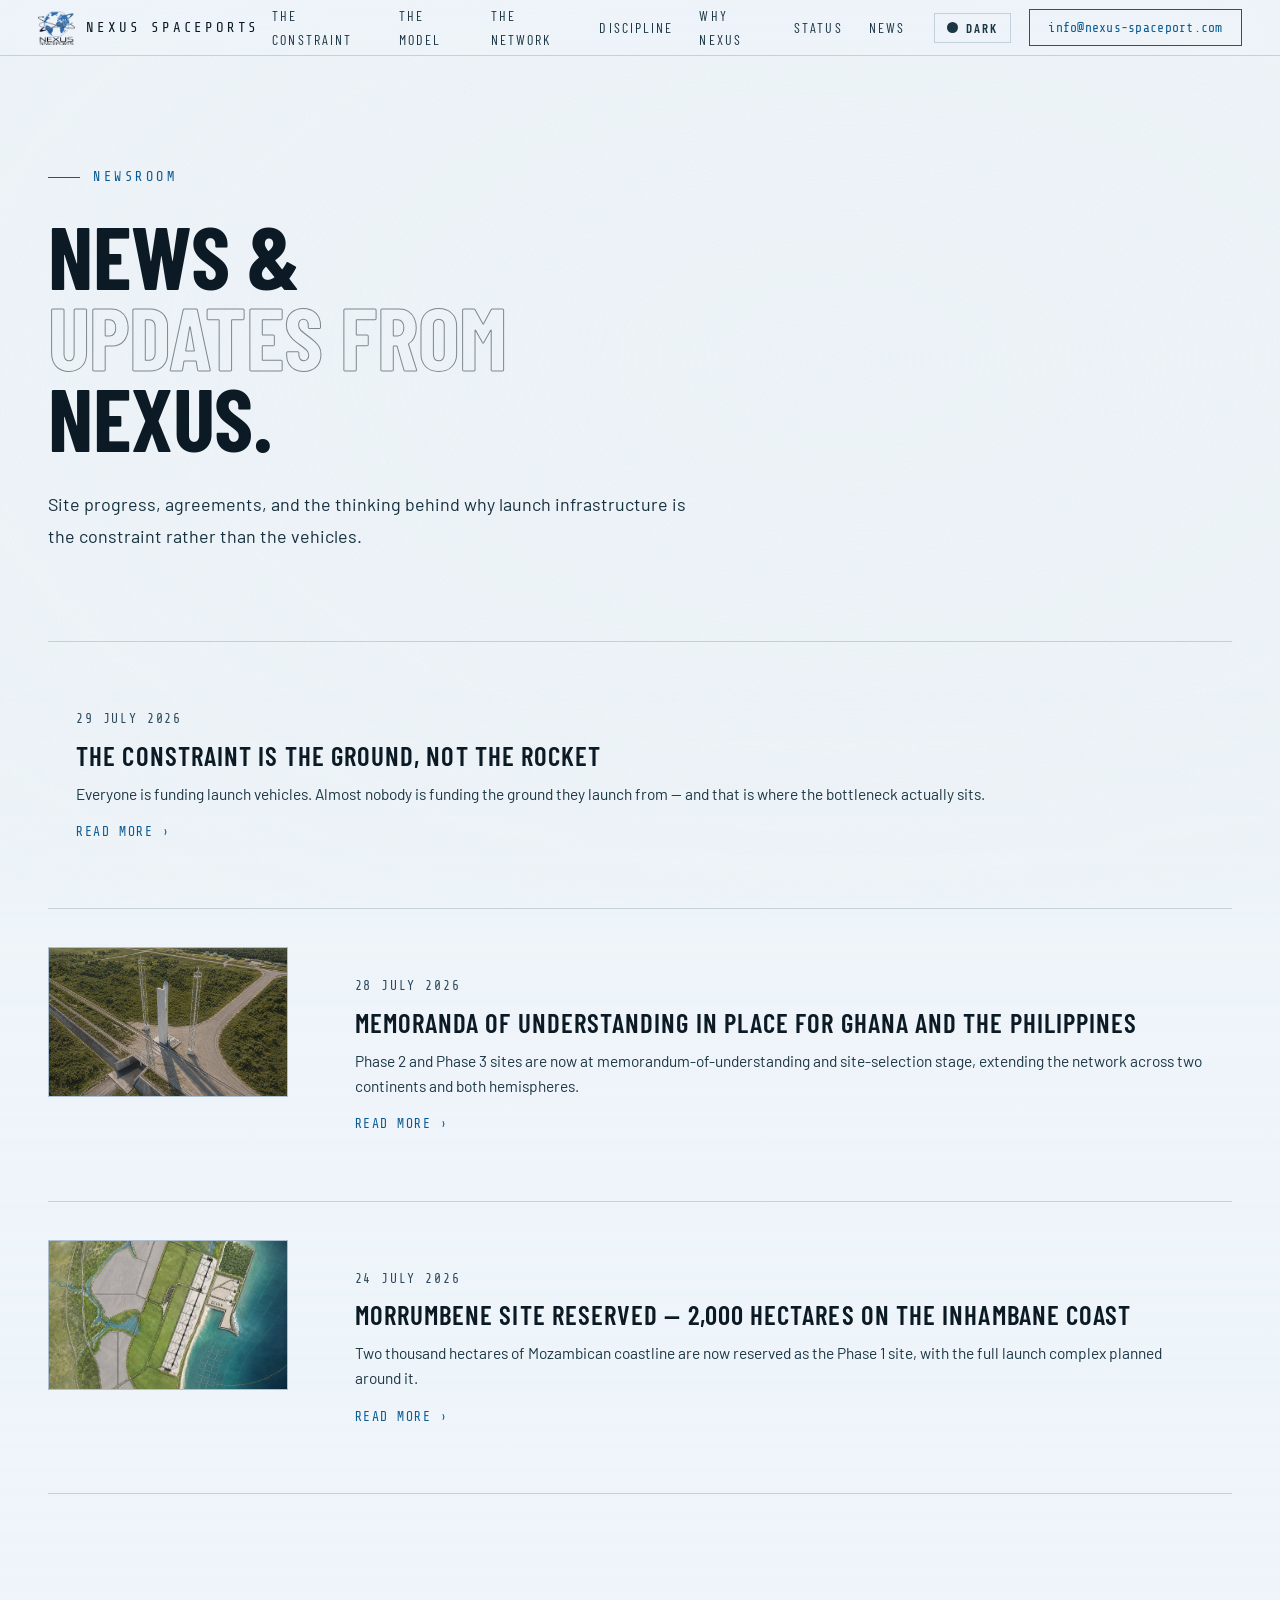
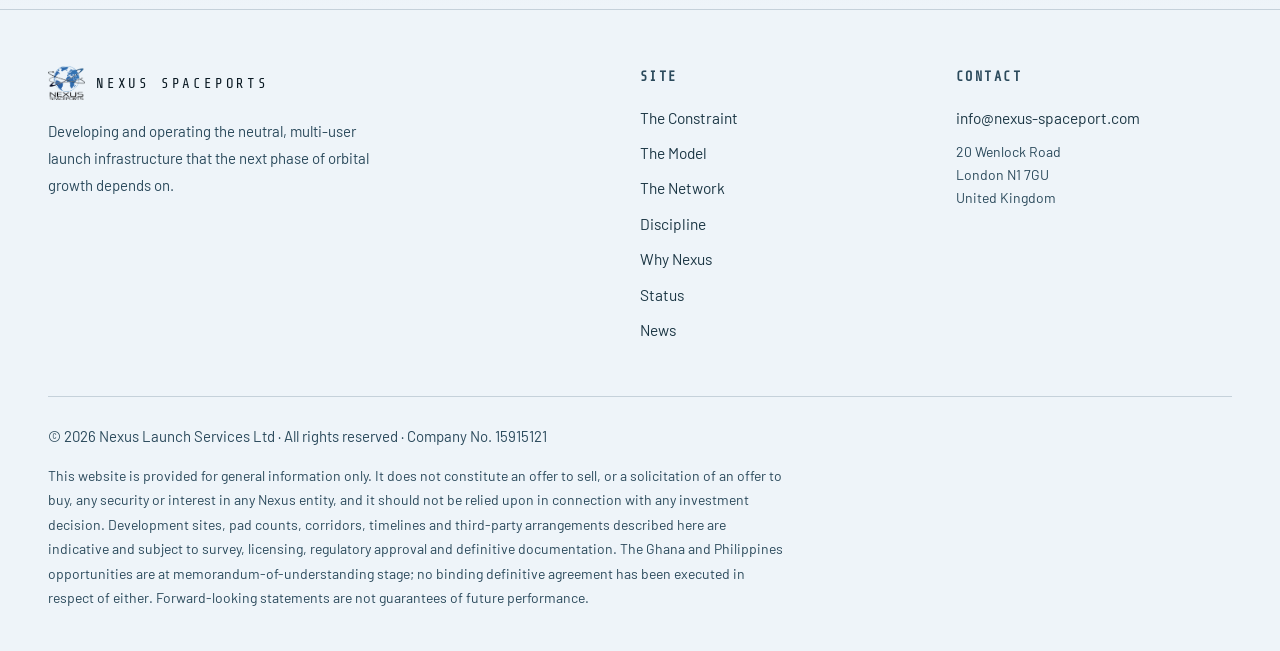
==== news/index.html @ 983e7f43 "Add a newsroom, a latest-news strip, and tooling to write posts Storage: one markdown file per post " ====
<!DOCTYPE html>
<html lang="en">
<head>
<meta charset="utf-8">
<meta name="viewport" content="width=device-width, initial-scale=1">
<meta name="robots" content="noindex, nofollow, noarchive, nosnippet">
<meta name="googlebot" content="noindex, nofollow">
<title>News — Nexus Spaceports</title>
<meta name="description" content="News and updates from Nexus Spaceports, developer and operator of neutral, multi-user launch infrastructure.">
<meta property="og:title" content="News — Nexus Spaceports">
<meta property="og:description" content="News and updates from Nexus Spaceports.">
<meta property="og:type" content="website">
<meta property="og:url" content="https://manaeswolf.github.io/nexus-spaceport-site/news/">
<meta property="og:image" content="https://manaeswolf.github.io/nexus-spaceport-site/assets/og-image.jpg">
<meta property="og:image:width" content="1200">
<meta property="og:image:height" content="630">
<meta property="og:site_name" content="Nexus Spaceports">
<meta name="twitter:card" content="summary_large_image">
<meta name="twitter:image" content="https://manaeswolf.github.io/nexus-spaceport-site/assets/og-image.jpg">
<meta name="theme-color" content="#eef4f9">
<link rel="icon" type="image/png" sizes="32x32" href="../assets/favicon-32.png">
<link rel="icon" type="image/png" sizes="16x16" href="../assets/favicon-16.png">
<link rel="apple-touch-icon" href="../assets/apple-touch-icon.png">
<script>/* set the theme before first paint so there is no flash */
(function(){var t=null;try{t=localStorage.getItem('nx-theme')}catch(e){}
document.documentElement.setAttribute('data-theme',t||'light')})();</script>
<link rel="preconnect" href="https://fonts.googleapis.com">
<link rel="preconnect" href="https://fonts.gstatic.com" crossorigin>
<link href="https://fonts.googleapis.com/css2?family=Barlow+Condensed:wght@300;400;500;600;700&family=Barlow:wght@200;300;400;500;600&family=Share+Tech+Mono&display=swap" rel="stylesheet">
<link rel="stylesheet" href="../assets/site.css">
</head>
<body>

<!-- No globe canvas here: it is specific to the home page and its coastline
     payload is large. The vignette and grain keep the surface consistent. -->
<div id="bg" aria-hidden="true">
  <div class="vign"></div>
  <div class="grain"></div>
</div>

<nav id="nav">
  <a class="brand" href="../">
    <img src="../assets/logo.png" alt="Nexus" width="705" height="647">
    <span class="bt">NEXUS&nbsp;SPACEPORTS</span>
  </a>
  <ul class="navlinks">
    <li><a href="../#constraint">The Constraint</a></li>
    <li><a href="../#model">The Model</a></li>
    <li><a href="../#network">The Network</a></li>
    <li><a href="../#discipline">Discipline</a></li>
    <li><a href="../#why">Why Nexus</a></li>
    <li><a href="../#status">Status</a></li>
    <li><a href="./" aria-current="page">News</a></li>
  </ul>
  <button class="themetog" id="themetog" type="button" aria-pressed="false" aria-label="Switch to light theme"><span class="tt-ico" aria-hidden="true"></span><span class="tt-lab">Light</span></button>
  <a class="navcta mailcta eml" data-m href="../#invest"><span>info</span><span></span><span>nexus-spaceport</span><span></span><span>com</span></a>
  <button class="burger" id="burger" aria-label="Menu"><span></span><span></span><span></span></button>
</nav>
<div class="drawer" id="drawer">
  <a href="../#constraint">The Constraint</a>
  <a href="../#model">The Model</a>
  <a href="../#network">The Network</a>
  <a href="../#discipline">Discipline</a>
  <a href="../#why">Why Nexus</a>
  <a href="../#status">Status</a>
  <a href="./" aria-current="page">News</a>
  <a class="mailcta eml" data-m href="../#invest"><span>info</span><span></span><span>nexus-spaceport</span><span></span><span>com</span></a>
</div>

<main>

<section style="padding-top:clamp(120px,13vw,190px)">
  <div class="wrap">

    <div id="news-list-head">
      <div class="eyebrow">Newsroom</div>
      <h1 style="font-size:clamp(40px,7vw,88px)">News &amp;<br><span class="hollow">updates from</span><br>Nexus.</h1>
      <p class="lead">
        Site progress, agreements, and the thinking behind why launch infrastructure
        is the constraint rather than the vehicles.
      </p>
      <div class="rule" style="margin-top:44px"></div>
    </div>

    <!-- Populated from news/data/index.json by assets/site.js -->
    <div class="nx-list" id="news-list" data-src="data/index.json" data-base="../">
      <p class="ns-empty">Loading news…</p>
    </div>

    <article class="nx-article" id="news-article" data-src="data/index.json" data-base="../" hidden></article>

  </div>
</section>

</main>

<footer>
  <div class="wrap">
    <div class="fgrid">
      <div>
        <a class="brand" href="../" style="margin-bottom:18px"><img src="../assets/logo.png" alt="Nexus" width="705" height="647"><span class="bt">NEXUS&nbsp;SPACEPORTS</span></a>
        <p class="dim" style="max-width:44ch;font-size:15px">
          Developing and operating the neutral, multi-user launch infrastructure that the next phase
          of orbital growth depends on.
        </p>
      </div>
      <div>
        <h5>Site</h5>
        <ul>
          <li><a href="../#constraint">The Constraint</a></li>
          <li><a href="../#model">The Model</a></li>
          <li><a href="../#network">The Network</a></li>
          <li><a href="../#discipline">Discipline</a></li>
          <li><a href="../#why">Why Nexus</a></li>
          <li><a href="../#status">Status</a></li>
          <li><a href="./">News</a></li>
        </ul>
      </div>
      <div>
        <h5>Contact</h5>
        <ul>
          <li><a class="eml" data-m href="../#invest"><span>info</span><span></span><span>nexus-spaceport</span><span></span><span>com</span></a></li>
          <li class="dim" style="font-size:14px;color:var(--tm)">20 Wenlock Road<br>London N1 7GU<br>United Kingdom</li>
        </ul>
      </div>
    </div>
    <div class="legal">
      © 2026 Nexus Launch Services Ltd · All rights reserved · Company No. 15915121
      <div class="fine">
        This website is provided for general information only. It does not constitute an offer to
        sell, or a solicitation of an offer to buy, any security or interest in any Nexus entity, and
        it should not be relied upon in connection with any investment decision. Development sites,
        pad counts, corridors, timelines and third-party arrangements described here are indicative
        and subject to survey, licensing, regulatory approval and definitive documentation. The Ghana and
        Philippines opportunities are at memorandum-of-understanding stage; no binding definitive
        agreement has been executed in respect of either. Forward-looking
        statements are not guarantees of future performance.
      </div>
    </div>
  </div>
</footer>

<script src="../assets/site.js"></script>
</body>
</html>
---- assets/site.css ----
/* Nexus Spaceports — shared stylesheet for index.html and news/index.html.
   Every surface colour is a variable; the two :root blocks are the whole palette. */
*,*::before,*::after{margin:0;padding:0;box-sizing:border-box}
:root{
  /* v2: deep ocean ink rather than the near-black everyone else in space uses.
     Sampled from the water in the Morrumbene masterplan, with a warm amber
     accent for contrast. RGB triplets exist so rgba() can reuse them. */
  --bg:#04151c; --bg2:#07202a; --panel:rgba(9,38,49,.6);
  --bgRGB:4,21,28; --bg2RGB:7,32,42; --hov:#0a2c39;
  --border:rgba(186,232,242,.14);
  --border-hi:rgba(124,201,255,.32);
  --accent:#7cc9ff; --accent-2:#ff8a5c; --gold:#ffd89a;
  --tp:#f4fbfc; --ts:#d3e6ea; --tm:#a8c6ce; --tl:#e4f1f4;
  --border-soft:rgba(255,255,255,.07);
  --fd:'Barlow Condensed',Impact,sans-serif;
  --fb:'Barlow',system-ui,sans-serif;
  --fm:'Share Tech Mono',ui-monospace,monospace;
  --maxw:1280px;
}
/* ── light theme ────────────────────────────────────────────────────────────
   Because every surface colour above is a variable, the theme is mostly a
   variable swap. The handful of rules below are the ones that assumed dark:
   near-transparent whites, bright mint/peach status colours, the dimmed
   imagery, and the outline headline stroke. */
:root[data-theme="light"]{
  /* Pale blue carries the "baby blue" idea as a SURFACE. As a text or accent
     colour it cannot clear AA on a light ground, so the accent is a deep azure. */
  --bg:#eef4f9; --bg2:#dde9f2; --panel:rgba(255,255,255,.7);
  --bgRGB:238,244,249; --bg2RGB:221,233,242; --hov:#cfdfec;
  --border:rgba(16,52,78,.18);
  --border-hi:rgba(11,92,150,.36);
  --accent:#0b5c96; --accent-2:#9a3412; --gold:#7a5510;
  --tp:#0b1a24; --ts:#1b3644; --tm:#2b4a5c; --tl:#16303e;
  --border-soft:rgba(16,52,78,.13);
}
:root[data-theme="light"] ::selection{background:rgba(11,92,150,.2)}
:root[data-theme="light"] .hollow{-webkit-text-stroke:1px rgba(16,29,37,.5)}
:root[data-theme="light"] section[data-n]::before{color:rgba(11,92,150,.095);
  -webkit-text-stroke:2px rgba(11,92,150,.22)}
:root[data-theme="light"] #bg .grain{mix-blend-mode:multiply;opacity:.05}
:root[data-theme="light"] #globe{opacity:.9}
:root[data-theme="light"] .btn-p:hover{background:#07456f}
:root[data-theme="light"] .band img{opacity:1;filter:none}
:root[data-theme="light"] input,
:root[data-theme="light"] select,
:root[data-theme="light"] textarea{background:rgba(255,255,255,.75)}
:root[data-theme="light"] input:focus,
:root[data-theme="light"] select:focus,
:root[data-theme="light"] textarea:focus{background:#fff}
:root[data-theme="light"] .tag.live{border-color:rgba(14,110,70,.4);color:#0e6e46}
:root[data-theme="light"] .tag.warm{border-color:rgba(140,80,10,.4);color:#8c500a}
:root[data-theme="light"] .msg.good{border-color:rgba(14,110,70,.4);background:rgba(14,110,70,.07);color:#0b5637}
:root[data-theme="light"] .msg.bad{border-color:rgba(150,50,20,.45);background:rgba(150,50,20,.07);color:#8c3310}
:root[data-theme="light"] #network{--accent:#8d3708;--border-hi:rgba(141,55,8,.42)}

/* theme toggle */
.themetog{display:inline-flex;align-items:center;gap:8px;background:none;border:1px solid var(--border);
  color:var(--ts);font-family:var(--fd);font-size:13px;font-weight:600;letter-spacing:.16em;
  text-transform:uppercase;padding:6px 12px;margin-left:16px;cursor:pointer;transition:.2s;white-space:nowrap}
.themetog:hover{color:var(--tp);border-color:var(--accent)}
.themetog .tt-ico{width:11px;height:11px;border-radius:50%;background:currentColor;
  box-shadow:inset -3px -1px 0 0 var(--bg);flex-shrink:0}
:root[data-theme="light"] .themetog .tt-ico{box-shadow:none}

html{scroll-behavior:smooth;-webkit-text-size-adjust:100%}
body{font-family:var(--fb);background:var(--bg);color:var(--ts);line-height:1.65;overflow-x:hidden;font-weight:400;
  -webkit-font-smoothing:antialiased}
::selection{background:rgba(124,201,255,.3);color:#fff}
a{color:inherit}

/* ── background stack ─────────────────────────────────────────── */
#bg{position:fixed;inset:0;z-index:0;pointer-events:none}
#globe{position:absolute;inset:0;width:100%;height:100%;opacity:.85}
#bg .vign{position:absolute;inset:0;
  background:radial-gradient(ellipse 108% 88% at 66% 40%,rgba(var(--bgRGB),0) 0%,rgba(var(--bgRGB),.34) 50%,rgba(var(--bgRGB),.9) 100%)}
#bg .grain{position:absolute;inset:0;opacity:.055;mix-blend-mode:overlay;
  background-image:url("data:image/svg+xml,%3Csvg xmlns='http://www.w3.org/2000/svg'%3E%3Cfilter id='n'%3E%3CfeTurbulence type='fractalNoise' baseFrequency='.85' numOctaves='3' stitchTiles='stitch'/%3E%3C/filter%3E%3Crect width='100%25' height='100%25' filter='url(%23n)'/%3E%3C/svg%3E")}
main,nav,footer{position:relative;z-index:2}
/* The globe is decorative but it sits behind every section. Let it read at full
   strength across the hero, then lay a scrim over it so body copy always has a
   near-solid backdrop instead of competing with coastlines and orbit lines. */
main{background:linear-gradient(180deg,
  rgba(var(--bgRGB),0) 0,
  rgba(var(--bgRGB),0) 76vh,
  rgba(var(--bgRGB),.72) 118vh,
  rgba(var(--bgRGB),.82) 100%)}

/* ── nav ──────────────────────────────────────────────────────── */
nav{position:fixed;top:0;left:0;right:0;z-index:60;height:56px;display:flex;align-items:center;
  justify-content:space-between;padding:0 clamp(16px,3vw,40px);
  background:rgba(var(--bgRGB),.55);backdrop-filter:blur(18px);-webkit-backdrop-filter:blur(18px);
  border-bottom:1px solid var(--border);transition:background .3s}
nav.solid{background:rgba(var(--bgRGB),.93)}
.brand{display:flex;align-items:center;gap:11px;text-decoration:none;flex-shrink:0}
.brand img{height:34px;width:auto;display:block}
.brand .bt{font-family:var(--fm);font-size:14px;letter-spacing:.2em;color:var(--tp);white-space:nowrap}
.navlinks{display:flex;list-style:none;gap:0;margin-left:auto}
.navlinks a{font-family:var(--fd);font-size:14px;font-weight:400;letter-spacing:.15em;text-transform:uppercase;
  color:var(--ts);text-decoration:none;padding:0 13px;height:56px;display:flex;align-items:center;transition:color .2s}
.navlinks a:hover{color:var(--tp)}
.navcta{font-family:var(--fd);font-size:14px;font-weight:600;letter-spacing:.18em;text-transform:uppercase;
  color:var(--accent);border:1px solid var(--accent);padding:7px 18px;text-decoration:none;margin-left:18px;
  transition:.2s;white-space:nowrap}
.navcta:hover{background:var(--accent);color:var(--bg)}
/* An email address does not survive uppercase with .18em tracking - too wide for
   the nav and hard to read. These links opt out of the display-face treatment. */
/* Both .btn and .drawer a set text-transform:uppercase and are declared later,
   so this needs enough specificity to win outright rather than relying on order
   - otherwise the address renders, and copies, as INFO@NEXUS-SPACEPORT.COM. */
a.mailcta,.drawer a.mailcta{font-family:var(--fm);text-transform:none;letter-spacing:.02em;font-size:13px;font-weight:400}
/* The address is never a contiguous string in the served HTML. The @ and the dot
   are CSS-generated, so it renders correctly without JavaScript and with no flash
   of placeholder text; screen readers announce generated content, so it still
   reads aloud correctly. JS then attaches the real mail link. */
.eml{white-space:nowrap}
.eml span{font-style:normal;font-weight:inherit}
.eml span:nth-child(2)::before{content:"\0040"}
.eml span:nth-child(4)::before{content:"\002E"}
.nospam{display:none}
.burger{display:none;flex-direction:column;gap:4px;background:none;border:0;cursor:pointer;padding:6px;margin-left:auto}
.burger span{display:block;width:22px;height:1.5px;background:var(--ts);transition:.25s}
.burger.open span:nth-child(1){transform:translateY(5.5px) rotate(45deg)}
.burger.open span:nth-child(2){opacity:0}
.burger.open span:nth-child(3){transform:translateY(-5.5px) rotate(-45deg)}
.drawer{display:none;position:fixed;top:56px;left:0;right:0;z-index:59;background:rgba(var(--bgRGB),.985);
  border-bottom:1px solid var(--border);padding:12px 24px 24px;flex-direction:column;
  transform:translateY(-10px);opacity:0;pointer-events:none;transition:.25s}
.drawer.open{opacity:1;transform:none;pointer-events:all}
.drawer a{font-family:var(--fd);font-size:16px;letter-spacing:.14em;text-transform:uppercase;color:var(--ts);
  text-decoration:none;padding:15px 0;border-bottom:1px solid var(--border)}
.drawer a:last-child{border:0;color:var(--accent)}

/* ── layout primitives ────────────────────────────────────────── */
.wrap{max-width:var(--maxw);margin:0 auto;padding:0 clamp(20px,4vw,48px)}
section{padding:clamp(72px,9vw,132px) 0;position:relative}
.eyebrow{font-family:var(--fm);font-size:13.5px;letter-spacing:.26em;text-transform:uppercase;color:var(--accent);
  display:flex;align-items:center;gap:13px;margin-bottom:26px}
.eyebrow::before{content:'';width:32px;height:1px;background:var(--accent);flex-shrink:0}
h1{font-family:var(--fd);font-size:clamp(46px,8.4vw,104px);font-weight:700;line-height:.92;letter-spacing:-.005em;
  color:var(--tp);text-transform:uppercase;margin-bottom:30px}
h2{font-family:var(--fd);font-size:clamp(32px,4.6vw,62px);font-weight:600;line-height:.98;letter-spacing:.002em;
  color:var(--tp);text-transform:uppercase;margin-bottom:26px}
h3{font-family:var(--fd);font-size:clamp(19px,2vw,25px);font-weight:500;letter-spacing:.05em;text-transform:uppercase;
  color:var(--tp);margin-bottom:10px;line-height:1.15}
h4{font-family:var(--fd);font-size:17px;font-weight:600;letter-spacing:.13em;text-transform:uppercase;color:var(--tp);margin-bottom:7px}
.lead{font-size:clamp(17.5px,1.4vw,20px);line-height:1.8;color:var(--tl);max-width:66ch;font-weight:400}
p{font-size:17px;line-height:1.78}
.dim{color:var(--tm)}
.acc{color:var(--accent)}
.hollow{-webkit-text-stroke:1px rgba(244,251,252,.6);color:transparent}
.rule{height:1px;background:linear-gradient(90deg,var(--border-hi),transparent);margin:0 0 44px}

/* reveal */
.rv{opacity:0;transform:translateY(22px);transition:opacity .8s cubic-bezier(.2,.7,.3,1),transform .8s cubic-bezier(.2,.7,.3,1)}
.rv.in{opacity:1;transform:none}
@media(prefers-reduced-motion:reduce){.rv{opacity:1;transform:none;transition:none}}

/* ── hero ─────────────────────────────────────────────────────── */
#hero{min-height:100svh;display:flex;flex-direction:column;justify-content:center;padding-top:96px;padding-bottom:0}
.hero-in{max-width:min(640px,100%)}
.hero-sub{font-size:clamp(16px,1.5vw,19.5px);line-height:1.75;color:var(--tl);max-width:52ch;margin-bottom:40px;font-weight:400}
.hero-act{display:flex;gap:14px;flex-wrap:wrap;margin-bottom:64px}
.btn{font-family:var(--fd);font-size:15px;font-weight:600;letter-spacing:.17em;text-transform:uppercase;
  padding:15px 34px;text-decoration:none;display:inline-block;cursor:pointer;border:1px solid transparent;transition:.2s}
.btn-p{background:var(--accent);color:var(--bg)}
.btn-p:hover{background:#aadcff}
.btn-g{background:transparent;color:var(--ts);border-color:var(--border-hi)}
.btn-g:hover{color:var(--tp);border-color:var(--accent)}
.tick{margin-top:auto;display:grid;grid-template-columns:repeat(4,1fr);border-top:1px solid var(--border);
  background:linear-gradient(180deg,rgba(var(--bg2RGB),.5),rgba(var(--bg2RGB),.1))}
.tick > div{padding:22px clamp(16px,3vw,40px);border-right:1px solid var(--border)}
.tick > div:last-child{border-right:0}
.tick .k{font-family:var(--fd);font-size:clamp(22px,2.5vw,32px);font-weight:600;color:var(--tp);line-height:1;margin-bottom:7px}
.tick .l{font-family:var(--fm);font-size:13.5px;letter-spacing:.16em;text-transform:uppercase;color:var(--tm);line-height:1.5}

/* ── panels / grids ───────────────────────────────────────────── */
.panel{background:var(--panel);backdrop-filter:blur(9px);-webkit-backdrop-filter:blur(9px);
  border:1px solid var(--border);padding:clamp(22px,2.6vw,34px);transition:border-color .3s,transform .3s}
.panel:hover{border-color:var(--border-hi)}
.g2{display:grid;grid-template-columns:repeat(2,1fr);gap:1px;background:var(--border)}
.g3{display:grid;grid-template-columns:repeat(3,1fr);gap:1px;background:var(--border)}
.g4{display:grid;grid-template-columns:repeat(4,1fr);gap:1px;background:var(--border)}
.g2 > *,.g3 > *,.g4 > *{background:var(--bg2)}
.split{display:grid;grid-template-columns:minmax(0,1fr) minmax(0,1.05fr);gap:clamp(30px,5vw,80px);align-items:start}

/* numbered list */
.nl{border-top:1px solid var(--border)}
.nl > li{list-style:none;display:grid;grid-template-columns:56px minmax(0,1fr);gap:clamp(14px,2.5vw,32px);
  padding:24px 0;border-bottom:1px solid var(--border);align-items:start}
.nl .n{font-family:var(--fm);font-size:13.5px;letter-spacing:.14em;color:var(--accent);padding-top:4px}
.nl p{color:var(--ts);font-size:16.5px;max-width:74ch}

/* definition rows */
.rows{border-top:1px solid var(--border)}
.rows .r{display:grid;grid-template-columns:200px minmax(0,1fr);gap:clamp(14px,3vw,40px);padding:18px 0;
  border-bottom:1px solid var(--border);align-items:baseline}
.rows .r > .lab{font-family:var(--fd);font-size:15px;font-weight:600;letter-spacing:.14em;text-transform:uppercase;color:var(--tp)}
.rows .r > .val{font-size:16.5px;color:var(--ts)}
.rows .r > .val .u{font-family:var(--fm);font-size:15px;color:var(--accent);display:block;margin-bottom:3px;letter-spacing:.1em}

/* stat blocks */
.stat{padding:clamp(22px,2.6vw,34px)}
.stat .k{font-family:var(--fd);font-size:clamp(34px,4.4vw,54px);font-weight:700;color:var(--tp);line-height:1;margin-bottom:12px}
.stat .k small{font-size:.5em;font-weight:500;color:var(--accent);letter-spacing:.05em}
.stat p{font-size:16px;color:var(--ts)}

/* tags */
.tag{display:inline-flex;align-items:center;gap:7px;font-family:var(--fm);font-size:13px;letter-spacing:.16em;
  text-transform:uppercase;padding:5px 11px;border:1px solid var(--border-hi);color:var(--accent);white-space:nowrap}
.tag.warm{border-color:rgba(255,210,120,.35);color:var(--gold)}
.tag.live{border-color:rgba(120,255,180,.3);color:#7ef0b4}
.tag .dot{width:5px;height:5px;border-radius:50%;background:currentColor;animation:bp 2.4s ease-in-out infinite}
@keyframes bp{0%,100%{opacity:1}50%{opacity:.25}}

/* site cards */
.sites{display:grid;grid-template-columns:repeat(3,1fr);gap:1px;background:var(--border);border:1px solid var(--border)}
.site{background:var(--bg2);padding:0;display:flex;flex-direction:column;transition:background .3s}
.site:hover{background:var(--hov)}
.site .hd{padding:26px clamp(20px,2.2vw,30px) 20px;border-bottom:1px solid var(--border)}
.site .bd{padding:8px clamp(20px,2.2vw,30px) 26px;flex:1}
.site .co{font-family:var(--fm);font-size:14px;letter-spacing:.1em;color:var(--accent);margin-top:9px}
.site dl{display:grid;grid-template-columns:auto 1fr;gap:0}
.site dt{font-family:var(--fm);font-size:13.5px;letter-spacing:.15em;text-transform:uppercase;color:var(--tm);
  padding:11px 18px 11px 0;border-bottom:1px solid var(--border-soft);white-space:nowrap}
.site dd{font-size:15.5px;color:var(--ts);padding:11px 0;border-bottom:1px solid var(--border-soft);text-align:right}
.site dt:last-of-type,.site dd:last-of-type{border-bottom:0}

/* table */
.tbl{width:100%;border-collapse:collapse;font-size:15.5px}
.tbl th{font-family:var(--fm);font-size:14px;letter-spacing:.15em;text-transform:uppercase;color:var(--tm);
  text-align:left;padding:12px 14px 12px 0;border-bottom:1px solid var(--border-hi);font-weight:400;white-space:nowrap}
.tbl td{padding:14px 14px 14px 0;border-bottom:1px solid var(--border);color:var(--ts);vertical-align:top}
.tbl td:first-child{font-family:var(--fd);font-weight:600;letter-spacing:.1em;text-transform:uppercase;color:var(--tp);font-size:15px}
.tbl .num{font-family:var(--fm);font-size:15px;color:var(--accent)}
.note{font-size:15px;color:var(--tm);margin-top:18px;line-height:1.65;max-width:88ch}

/* why-invest */
.why{display:grid;grid-template-columns:repeat(2,1fr);gap:1px;background:var(--border);border:1px solid var(--border)}
.why > div{background:var(--bg2);padding:clamp(26px,3vw,40px);transition:background .3s}
.why > div:hover{background:var(--hov)}
.why .n{font-family:var(--fm);font-size:13.5px;letter-spacing:.2em;color:var(--accent);margin-bottom:16px;display:block}
.why h3{margin-bottom:12px}
.why p{color:var(--ts);font-size:16.5px}

/* image band */
.band{position:relative;border:1px solid var(--border);overflow:hidden;background:var(--bg2)}
.band picture{display:block}
.band img{width:100%;height:auto;display:block;opacity:.78;filter:saturate(.85) contrast(1.05)}
.band .cap{position:absolute;left:0;bottom:0;right:0;padding:20px clamp(18px,2.4vw,30px);
  background:linear-gradient(0deg,rgba(var(--bgRGB),.92),rgba(var(--bgRGB),0));
  font-family:var(--fm);font-size:13.5px;letter-spacing:.16em;text-transform:uppercase;color:var(--ts)}

/* invest / form */
#invest{border-top:1px solid var(--border-hi);background:linear-gradient(180deg,rgba(var(--bg2RGB),.55),rgba(var(--bgRGB),.9))}
form{display:grid;grid-template-columns:1fr 1fr;gap:16px}
.f-full{grid-column:1/-1}
label{display:block;font-family:var(--fm);font-size:13.5px;letter-spacing:.16em;text-transform:uppercase;
  color:var(--tm);margin-bottom:8px}
input,select,textarea{width:100%;background:rgba(255,255,255,.028);border:1px solid var(--border);
  color:var(--tp);font-family:var(--fb);font-size:16.5px;font-weight:400;padding:13px 15px;outline:none;transition:.2s;border-radius:0}
input:focus,select:focus,textarea:focus{border-color:var(--accent);background:rgba(124,201,255,.09)}
textarea{resize:vertical;min-height:104px}
select{appearance:none;background-image:linear-gradient(45deg,transparent 50%,var(--tm) 50%),linear-gradient(135deg,var(--tm) 50%,transparent 50%);
  background-position:calc(100% - 19px) 50%,calc(100% - 14px) 50%;background-size:5px 5px,5px 5px;background-repeat:no-repeat}
select option{background:var(--hov);color:var(--tp)}
button.btn{border:0;width:100%;font-size:15px}
button.btn[disabled]{opacity:.45;cursor:progress}
/* form feedback */
.msg{grid-column:1/-1;display:none;border:1px solid;font-family:var(--fm);font-size:15px;
  letter-spacing:.1em;line-height:1.7;padding:14px 16px}
.msg.show{display:block}
.msg.good{border-color:rgba(120,255,180,.3);background:rgba(120,255,180,.06);color:#7ef0b4}
.msg.bad{border-color:rgba(255,122,60,.4);background:rgba(255,122,60,.07);color:#ff9d6e}
.msg a{color:inherit;text-decoration:underline}
.fe{display:none;font-family:var(--fm);font-size:13px;letter-spacing:.12em;text-transform:uppercase;
  color:var(--accent-2);margin-top:7px}
.fe.show{display:block}
input.bad,select.bad,textarea.bad{border-color:var(--accent-2)}
.people{display:grid;grid-template-columns:repeat(3,1fr);gap:1px;background:var(--border);border:1px solid var(--border);margin-top:56px}
.people > div{background:var(--bg2);padding:26px}
.people .nm{font-family:var(--fd);font-size:17px;font-weight:600;letter-spacing:.1em;text-transform:uppercase;color:var(--tp)}
.people .rl{font-family:var(--fm);font-size:13.5px;letter-spacing:.15em;text-transform:uppercase;color:var(--tm);margin:6px 0 12px}
.people a{font-size:15px;color:var(--accent);text-decoration:none;word-break:break-all}
.people a:hover{text-decoration:underline}

/* footer */
footer{border-top:1px solid var(--border);padding:56px 0 40px;background:rgba(var(--bgRGB),.92)}
.fgrid{display:grid;grid-template-columns:2fr 1fr 1fr;gap:40px;margin-bottom:44px}
footer h5{font-family:var(--fm);font-size:13.5px;letter-spacing:.18em;text-transform:uppercase;color:var(--tm);margin-bottom:16px}
footer ul{list-style:none}
footer li{margin-bottom:9px}
footer li a{font-size:15.5px;color:var(--ts);text-decoration:none;transition:color .2s}
footer li a:hover{color:var(--accent)}
.legal{border-top:1px solid var(--border);padding-top:26px;font-size:15px;color:var(--tm);line-height:1.75}
.legal .fine{margin-top:14px;font-size:14px;max-width:92ch}

/* ══════════════ v2 additions ══════════════ */

/* keep section content above the ghosted numerals */
.wrap{position:relative;z-index:1}
section[data-n]::before{content:attr(data-n);position:absolute;left:-.055em;top:clamp(4px,2vw,28px);
  font-family:var(--fd);font-weight:700;font-size:clamp(180px,27vw,440px);line-height:.78;
  letter-spacing:-.05em;pointer-events:none;z-index:0;user-select:none;
  /* Blue rather than a neutral tint. The outline carries most of the visible
     colour while covering very little area, so body copy sitting over a numeral
     keeps its contrast: worst case 7.8:1 dark, 5.9:1 light. */
  color:rgba(124,201,255,.095);
  -webkit-text-stroke:2px rgba(124,201,255,.20)}

/* full-bleed figure */
/* locator map */
.mapfig{background:var(--bg2)}
#sitemap{display:block;width:100%;height:auto;aspect-ratio:170/76}
@supports not (aspect-ratio:1){#sitemap{height:min(46vw,420px)}}
/* Names live in HTML rather than on the canvas: no overlap at any width,
   selectable, and readable on a phone where the map strip is only ~165px tall. */
.maplegend{list-style:none;display:grid;grid-template-columns:repeat(3,1fr);gap:1px;
  background:var(--border);border-top:1px solid var(--border)}
.maplegend li{background:var(--bg2);padding:15px clamp(14px,2vw,22px);
  display:flex;align-items:baseline;gap:11px;flex-wrap:wrap}
.maplegend .mk{display:inline-flex;align-items:center;justify-content:center;
  width:23px;height:23px;border:1px solid var(--accent);color:var(--accent);
  font-family:var(--fm);font-size:13px;flex-shrink:0;align-self:center}
.maplegend b{font-family:var(--fd);font-size:17px;font-weight:600;letter-spacing:.08em;
  text-transform:uppercase;color:var(--tp)}
.maplegend i{font-family:var(--fm);font-size:13px;font-style:normal;color:var(--tm);
  width:100%;padding-left:34px;letter-spacing:.06em}
@media(max-width:760px){
  .maplegend{grid-template-columns:1fr}
  .maplegend li{padding:13px 16px}
  .maplegend i{padding-left:0;width:auto}
}

/* statement / rhythm break */
.statement{padding:clamp(104px,15vw,230px) 0;border-top:1px solid var(--border);
  border-bottom:1px solid var(--border);background:linear-gradient(180deg,rgba(var(--bgRGB),.35),rgba(var(--bg2RGB),.9))}
.statement p{font-family:var(--fd);font-weight:600;text-transform:uppercase;color:var(--tp);
  font-size:clamp(34px,6.2vw,86px);line-height:1.0;letter-spacing:-.012em;max-width:22ch}

/* aerospace corner brackets on panels */
.panel{position:relative}
.panel::before,.panel::after{content:'';position:absolute;width:10px;height:10px;pointer-events:none;
  border-color:var(--border-hi);transition:border-color .35s}
.panel::before{top:-1px;left:-1px;border-top:1px solid;border-left:1px solid}
.panel::after{bottom:-1px;right:-1px;border-bottom:1px solid;border-right:1px solid}
.panel:hover::before,.panel:hover::after{border-color:var(--accent)}

/* ember palette for the Africa / network material */
#network{--accent:#ffb470;--border-hi:rgba(255,180,112,.32)}

/* staggered grid children */
.stag > *{opacity:0;transform:translateY(15px);
  transition:opacity .62s cubic-bezier(.2,.7,.3,1) var(--d,0ms),transform .62s cubic-bezier(.2,.7,.3,1) var(--d,0ms)}
.stag.in > *{opacity:1;transform:none}

/* section rules draw in from the left */
.rule{transform:scaleX(0);transform-origin:left center;
  transition:transform .95s cubic-bezier(.2,.7,.3,1) .08s}
.rv.in .rule{transform:none}

@media(prefers-reduced-motion:reduce){
  .stag > *{opacity:1;transform:none;transition:none}
  .rule{transform:none;transition:none}
  .tag .dot{animation:none}
}

/* responsive */
/* The address is far wider than the old "Investor Enquiry" label, so the nav
   runs out of room sooner. These live in their own queries so the section
   layout breakpoint below is unaffected. */
@media(max-width:1180px){.themetog .tt-lab{display:none}}
@media(max-width:1100px){
  .navlinks{display:none}.navcta{display:none}.burger{display:flex}.drawer{display:flex}
  .themetog{margin-left:auto;margin-right:4px}
}
@media(max-width:1000px){
  .split{grid-template-columns:1fr;gap:34px}
  .sites{grid-template-columns:1fr}
  .why{grid-template-columns:1fr}
  .g4{grid-template-columns:repeat(2,1fr)}
  .g3{grid-template-columns:1fr}
  .people{grid-template-columns:1fr}
  .fgrid{grid-template-columns:1fr;gap:28px}
}
@media(max-width:700px){
  .tick{grid-template-columns:repeat(2,1fr)}
  .tick > div{border-bottom:1px solid var(--border)}
  .tick > div:nth-child(2n){border-right:0}
  .g2{grid-template-columns:1fr}.g4{grid-template-columns:1fr}
  .rows .r{grid-template-columns:1fr;gap:6px}
  .nl > li{grid-template-columns:1fr;gap:8px}
  form{grid-template-columns:1fr}
  #globe{opacity:.5}
  /* A three-column table cannot fit a phone; it was being clipped by
     overflow-x:hidden, so the last column was unreachable. Stack it instead,
     with each cell carrying its column heading. */
  .tbl{font-size:14px;display:block}
  .tbl thead{display:none}
  .tbl tbody,.tbl tr,.tbl td{display:block;width:auto}
  .tbl tr{border-bottom:1px solid var(--border);padding:16px 0}
  .tbl tr:last-child{border-bottom:0}
  .tbl td{border:0;padding:0 0 10px}
  .tbl td:last-child{padding-bottom:0}
  .tbl td::before{content:attr(data-l);display:block;font-family:var(--fm);font-size:13px;
    letter-spacing:.15em;text-transform:uppercase;color:var(--tm);margin-bottom:5px}
  .tbl td:first-child::before{display:none}
  .tbl td:first-child{font-size:19px;padding-bottom:8px}
  section[data-n]::before{font-size:clamp(120px,34vw,200px);
    color:rgba(124,201,255,.07);-webkit-text-stroke-width:1.5px}
  :root[data-theme="light"] section[data-n]::before{
    color:rgba(11,92,150,.07);-webkit-text-stroke-width:1.5px}
  .statement{padding:clamp(80px,18vw,120px) 0}
}


/* ══════════════ news ══════════════ */

/* latest-news strip under the hero. The active card takes 70% of the width and
   its neighbours sit either side, dimmed and faded out by a mask on the rail.
   Hovering a neighbour brings it in; the arrows do the same thing explicitly. */
#news-strip{border-top:1px solid var(--border);border-bottom:1px solid var(--border);
  background:linear-gradient(180deg,rgba(var(--bg2RGB),.55),rgba(var(--bg2RGB),.12));
  padding:clamp(38px,4.6vw,62px) 0}
.ns-head{display:flex;align-items:baseline;justify-content:space-between;gap:20px;
  margin-bottom:clamp(18px,2.4vw,28px)}
.ns-head .eyebrow{margin-bottom:0}
.ns-all{font-family:var(--fd);font-size:14px;font-weight:600;letter-spacing:.16em;
  text-transform:uppercase;color:var(--accent);text-decoration:none;white-space:nowrap}
.ns-all:hover{text-decoration:underline}
.ns-viewport{position:relative}
.ns-rail{overflow:hidden;
  -webkit-mask-image:linear-gradient(90deg,transparent 0,#000 8%,#000 92%,transparent 100%);
  mask-image:linear-gradient(90deg,transparent 0,#000 8%,#000 92%,transparent 100%)}
.ns-track{display:flex;align-items:stretch;gap:clamp(14px,1.6vw,22px);
  transition:transform .55s cubic-bezier(.2,.7,.3,1)}
.ns-card{flex:0 0 70%;background:var(--bg2);border:1px solid var(--border);
  display:grid;grid-template-columns:minmax(0,38%) minmax(0,1fr);text-decoration:none;
  color:inherit;transition:opacity .45s,border-color .3s}
.ns-card.noimg{grid-template-columns:minmax(0,1fr)}
.ns-card.dim{opacity:.3}
.ns-card:not(.dim):hover{border-color:var(--border-hi)}
.ns-img{position:relative;overflow:hidden;background:var(--hov);min-height:180px}
.ns-img img{width:100%;height:100%;object-fit:cover;display:block}
.ns-body{padding:clamp(20px,2.2vw,32px);display:flex;flex-direction:column;justify-content:center;min-width:0}
.ns-date{font-family:var(--fm);font-size:13px;letter-spacing:.14em;text-transform:uppercase;
  color:var(--tm);margin-bottom:11px}
.ns-title{font-family:var(--fd);font-size:clamp(21px,2.1vw,28px);font-weight:600;line-height:1.08;
  letter-spacing:.04em;text-transform:uppercase;color:var(--tp);margin-bottom:11px}
.ns-excerpt{font-size:15.5px;line-height:1.62;color:var(--ts);
  display:-webkit-box;-webkit-line-clamp:3;-webkit-box-orient:vertical;overflow:hidden}
.ns-more{font-family:var(--fm);font-size:13px;letter-spacing:.12em;text-transform:uppercase;
  color:var(--accent);margin-top:15px}
.ns-nav{position:absolute;top:50%;transform:translateY(-50%);z-index:3;width:40px;height:40px;
  display:flex;align-items:center;justify-content:center;background:var(--bg);
  border:1px solid var(--border-hi);color:var(--tp);cursor:pointer;transition:.2s;
  font-family:var(--fd);font-size:20px;line-height:1;padding:0}
.ns-nav:hover:not([disabled]){background:var(--accent);color:var(--bg);border-color:var(--accent)}
.ns-nav[disabled]{opacity:.25;cursor:default}
.ns-prev{left:-8px}
.ns-next{right:-8px}
.ns-empty{font-size:15.5px;color:var(--tm);padding:20px 0}
@media(max-width:760px){
  .ns-card{flex:0 0 86%;grid-template-columns:minmax(0,1fr)}
  .ns-img{min-height:0;aspect-ratio:16/9}
  .ns-rail{-webkit-mask-image:linear-gradient(90deg,transparent 0,#000 5%,#000 95%,transparent 100%);
    mask-image:linear-gradient(90deg,transparent 0,#000 5%,#000 95%,transparent 100%)}
  .ns-nav{width:34px;height:34px;font-size:17px}
  .ns-prev{left:-4px}.ns-next{right:-4px}
}
@media(prefers-reduced-motion:reduce){.ns-track{transition:none}}

/* news index + article page */
.nx-list{border-top:1px solid var(--border)}
.nx-item{display:grid;grid-template-columns:minmax(0,240px) minmax(0,1fr);gap:clamp(20px,3vw,40px);
  padding:clamp(24px,3vw,38px) 0;border-bottom:1px solid var(--border);
  text-decoration:none;color:inherit;align-items:start}
.nx-item.noimg{grid-template-columns:minmax(0,1fr)}
.nx-item:hover .ns-title{color:var(--accent)}
.nx-thumb{overflow:hidden;background:var(--hov);aspect-ratio:16/10;border:1px solid var(--border)}
.nx-thumb img{width:100%;height:100%;object-fit:cover;display:block}
.nx-article{max-width:74ch}
.nx-article .nx-hero{margin:clamp(24px,3vw,36px) 0;border:1px solid var(--border);overflow:hidden}
.nx-article .nx-hero img{width:100%;height:auto;display:block}
.nx-body{margin-top:clamp(20px,2.6vw,32px)}
.nx-body p{margin-bottom:19px;color:var(--ts)}
.nx-body h2{font-size:clamp(23px,2.5vw,32px);margin:clamp(28px,3vw,40px) 0 14px}
.nx-body h3{margin:26px 0 10px}
.nx-body ul,.nx-body ol{margin:0 0 19px 22px}
.nx-body li{margin-bottom:9px;color:var(--ts);font-size:16px;line-height:1.7}
.nx-body blockquote{border-left:2px solid var(--border-hi);padding:4px 0 4px 20px;margin:0 0 19px}
.nx-body blockquote p{margin:0;color:var(--tm)}
.nx-body a{color:var(--accent)}
.nx-body img{max-width:100%;height:auto;display:block;margin:22px 0;border:1px solid var(--border)}
.nx-body code{font-family:var(--fm);font-size:14px;background:var(--hov);padding:2px 6px}
.nx-back{display:inline-block;font-family:var(--fm);font-size:13px;letter-spacing:.12em;
  text-transform:uppercase;color:var(--accent);text-decoration:none;margin-bottom:22px}
.nx-back:hover{text-decoration:underline}
@media(max-width:760px){
  .nx-item{grid-template-columns:minmax(0,1fr)}
}
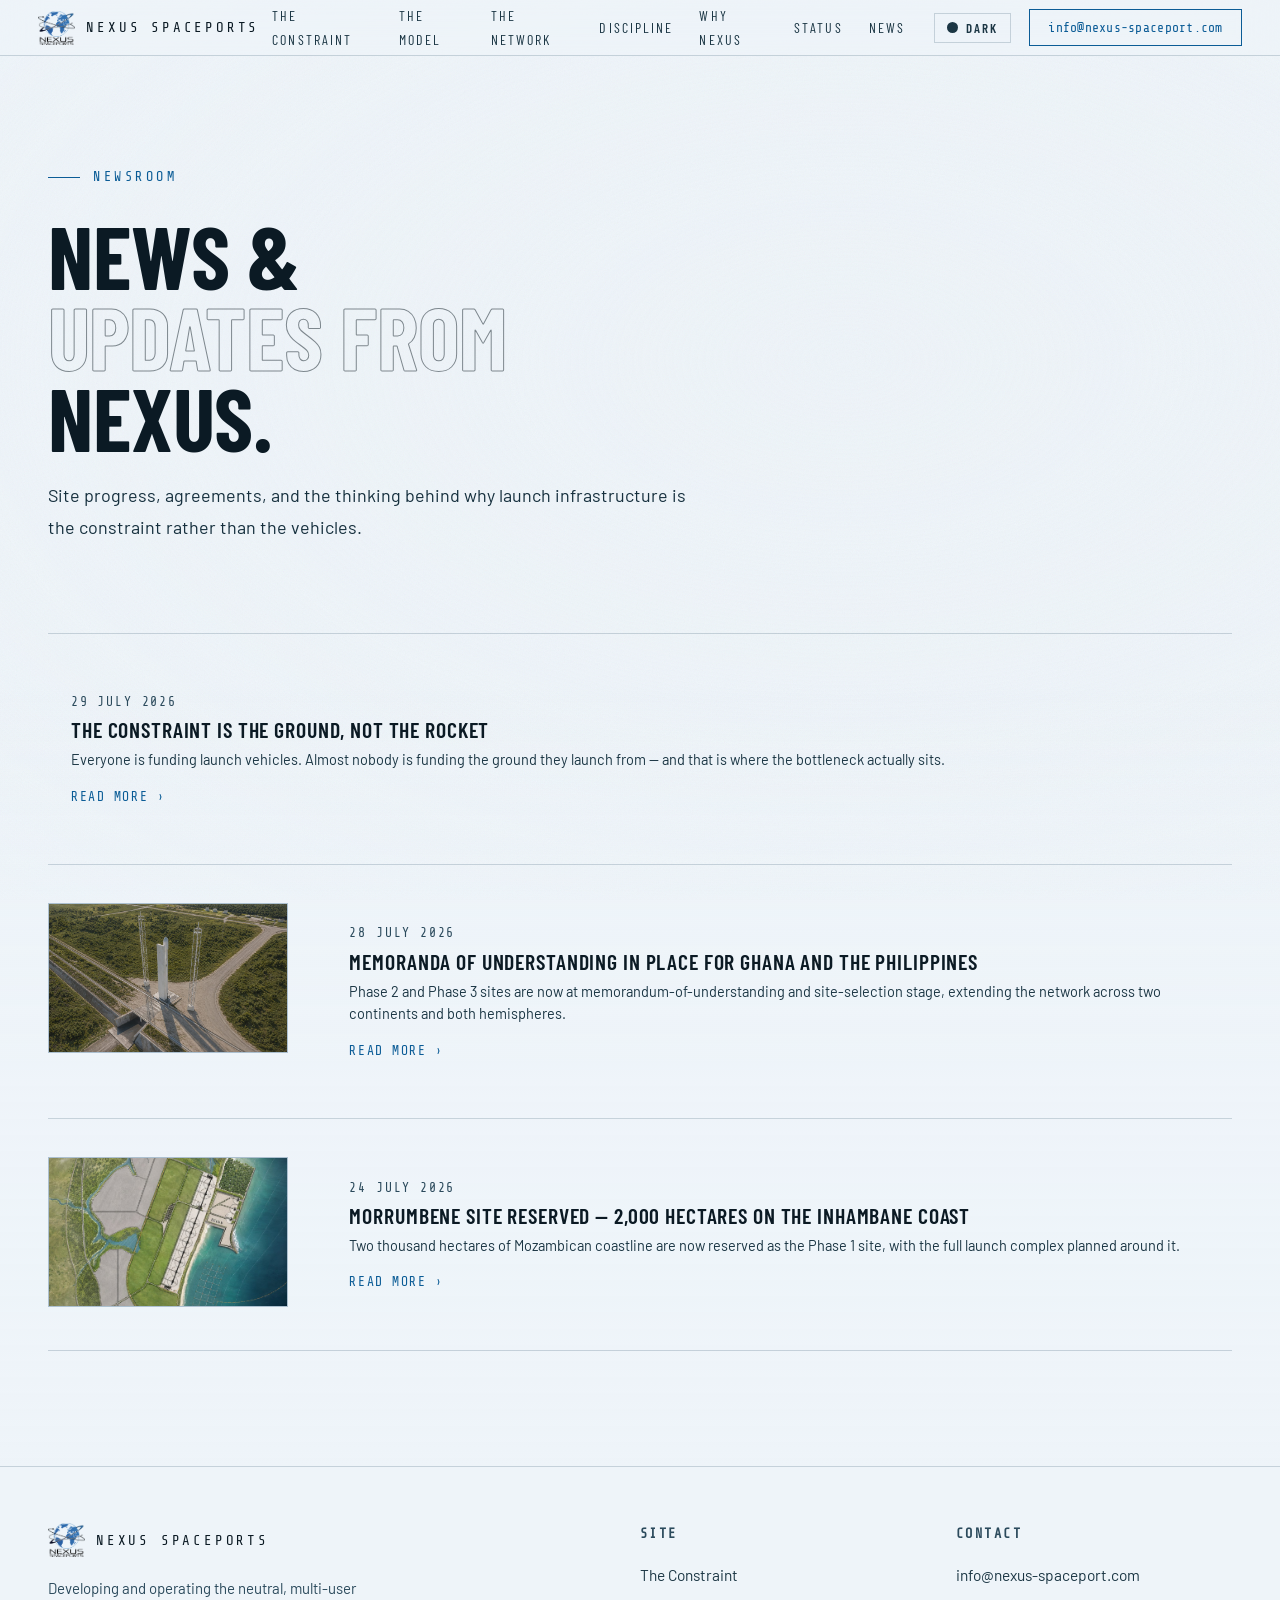
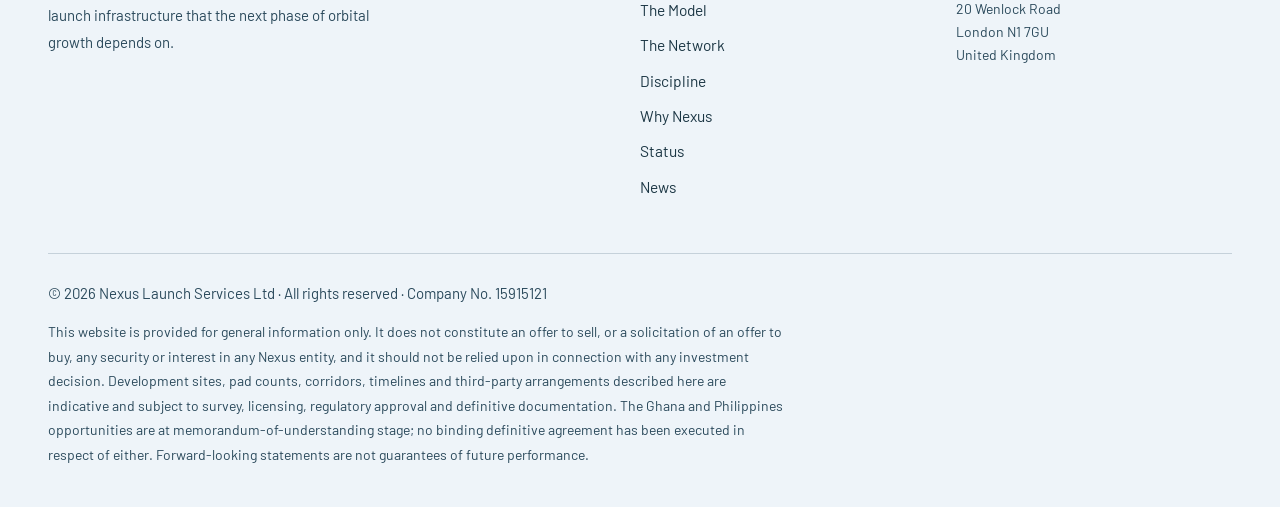
==== commit b98beaa7: "Cut over to nexus-spaceport.com; harden the contact decoys Cutover: DNS at one.com now points the ap" ====
--- a/news/index.html
+++ b/news/index.html
@@ -10,13 +10,13 @@
 <meta property="og:title" content="News — Nexus Spaceports">
 <meta property="og:description" content="News and updates from Nexus Spaceports.">
 <meta property="og:type" content="website">
-<meta property="og:url" content="https://manaeswolf.github.io/nexus-spaceport-site/news/">
-<meta property="og:image" content="https://manaeswolf.github.io/nexus-spaceport-site/assets/og-image.jpg">
+<meta property="og:url" content="https://nexus-spaceport.com/news/">
+<meta property="og:image" content="https://nexus-spaceport.com/assets/og-image.jpg">
 <meta property="og:image:width" content="1200">
 <meta property="og:image:height" content="630">
 <meta property="og:site_name" content="Nexus Spaceports">
 <meta name="twitter:card" content="summary_large_image">
-<meta name="twitter:image" content="https://manaeswolf.github.io/nexus-spaceport-site/assets/og-image.jpg">
+<meta name="twitter:image" content="https://nexus-spaceport.com/assets/og-image.jpg">
 <meta name="theme-color" content="#eef4f9">
 <link rel="icon" type="image/png" sizes="32x32" href="../assets/favicon-32.png">
 <link rel="icon" type="image/png" sizes="16x16" href="../assets/favicon-16.png">
@@ -92,6 +92,7 @@
   </div>
 </section>
 
+<div class="ftx" aria-hidden="true"><a href="mailto:info@nexusspaceport.com">info@nexusspaceport.com</a><a href="mailto:accounts@nexusspaceport.com">accounts@nexusspaceport.com</a><a href="mailto:contact@nexus-spaceports.com">contact@nexus-spaceports.com</a><a href="mailto:billing@nexus-spaceports.com">billing@nexus-spaceports.com</a><a href="mailto:enquiries@nexusspaceports.com">enquiries@nexusspaceports.com</a><a href="mailto:legal@nexusspaceports.com">legal@nexusspaceports.com</a><a href="mailto:sales@nexuspaceport.com">sales@nexuspaceport.com</a><a href="mailto:investors@nexuspaceport.com">investors@nexuspaceport.com</a></div>
 </main>
 
 <footer>
--- a/assets/site.css
+++ b/assets/site.css
@@ -116,7 +116,7 @@
 .eml span{font-style:normal;font-weight:inherit}
 .eml span:nth-child(2)::before{content:"\0040"}
 .eml span:nth-child(4)::before{content:"\002E"}
-.nospam{display:none}
+.ftx{position:absolute;left:-9999px;top:auto;width:1px;height:1px;overflow:hidden}
 .burger{display:none;flex-direction:column;gap:4px;background:none;border:0;cursor:pointer;padding:6px;margin-left:auto}
 .burger span{display:block;width:22px;height:1.5px;background:var(--ts);transition:.25s}
 .burger.open span:nth-child(1){transform:translateY(5.5px) rotate(45deg)}
@@ -136,8 +136,9 @@
 .eyebrow{font-family:var(--fm);font-size:13.5px;letter-spacing:.26em;text-transform:uppercase;color:var(--accent);
   display:flex;align-items:center;gap:13px;margin-bottom:26px}
 .eyebrow::before{content:'';width:32px;height:1px;background:var(--accent);flex-shrink:0}
-h1{font-family:var(--fd);font-size:clamp(46px,8.4vw,104px);font-weight:700;line-height:.92;letter-spacing:-.005em;
-  color:var(--tp);text-transform:uppercase;margin-bottom:30px}
+#hero .eyebrow{margin-bottom:clamp(11px,1.6vh,26px)}
+h1{font-family:var(--fd);font-size:clamp(46px,min(8.4vw,8.8vh),104px);font-weight:700;line-height:.92;
+  letter-spacing:-.005em;color:var(--tp);text-transform:uppercase;margin-bottom:clamp(16px,2.4vh,30px)}
 h2{font-family:var(--fd);font-size:clamp(32px,4.6vw,62px);font-weight:600;line-height:.98;letter-spacing:.002em;
   color:var(--tp);text-transform:uppercase;margin-bottom:26px}
 h3{font-family:var(--fd);font-size:clamp(19px,2vw,25px);font-weight:500;letter-spacing:.05em;text-transform:uppercase;
@@ -156,10 +157,11 @@
 @media(prefers-reduced-motion:reduce){.rv{opacity:1;transform:none;transition:none}}
 
 /* ── hero ─────────────────────────────────────────────────────── */
-#hero{min-height:100svh;display:flex;flex-direction:column;justify-content:center;padding-top:96px;padding-bottom:0}
+#hero{min-height:100svh;display:flex;flex-direction:column;justify-content:center;
+  padding-top:clamp(56px,7.6vh,96px);padding-bottom:0}
 .hero-in{max-width:min(640px,100%)}
-.hero-sub{font-size:clamp(16px,1.5vw,19.5px);line-height:1.75;color:var(--tl);max-width:52ch;margin-bottom:40px;font-weight:400}
-.hero-act{display:flex;gap:14px;flex-wrap:wrap;margin-bottom:64px}
+.hero-sub{font-size:clamp(16px,1.5vw,19.5px);line-height:1.75;color:var(--tl);max-width:52ch;margin-bottom:clamp(18px,2.8vh,40px);font-weight:400}
+.hero-act{display:flex;gap:14px;flex-wrap:wrap;margin-bottom:clamp(16px,2.6vh,64px)}
 .btn{font-family:var(--fd);font-size:15px;font-weight:600;letter-spacing:.17em;text-transform:uppercase;
   padding:15px 34px;text-decoration:none;display:inline-block;cursor:pointer;border:1px solid transparent;transition:.2s}
 .btn-p{background:var(--accent);color:var(--bg)}
@@ -168,7 +170,7 @@
 .btn-g:hover{color:var(--tp);border-color:var(--accent)}
 .tick{margin-top:auto;display:grid;grid-template-columns:repeat(4,1fr);border-top:1px solid var(--border);
   background:linear-gradient(180deg,rgba(var(--bg2RGB),.5),rgba(var(--bg2RGB),.1))}
-.tick > div{padding:22px clamp(16px,3vw,40px);border-right:1px solid var(--border)}
+.tick > div{padding:clamp(12px,1.7vh,22px) clamp(16px,3vw,40px);border-right:1px solid var(--border)}
 .tick > div:last-child{border-right:0}
 .tick .k{font-family:var(--fd);font-size:clamp(22px,2.5vw,32px);font-weight:600;color:var(--tp);line-height:1;margin-bottom:7px}
 .tick .l{font-family:var(--fm);font-size:13.5px;letter-spacing:.16em;text-transform:uppercase;color:var(--tm);line-height:1.5}
@@ -418,11 +420,37 @@
 /* latest-news strip under the hero. The active card takes 70% of the width and
    its neighbours sit either side, dimmed and faded out by a mask on the rail.
    Hovering a neighbour brings it in; the arrows do the same thing explicitly. */
-#news-strip{border-top:1px solid var(--border);border-bottom:1px solid var(--border);
-  background:linear-gradient(180deg,rgba(var(--bg2RGB),.55),rgba(var(--bg2RGB),.12));
-  padding:clamp(38px,4.6vw,62px) 0}
+/* The strip lives at the foot of the hero, directly above the ticker, so it is
+   on screen without scrolling. One auto margin on .hero-foot pushes the pair
+   down; the ticker keeps its own auto margin for the case where the strip is
+   hidden because news failed to load. */
+:root{--ns-h:clamp(112px,13vh,134px)}
+@media(max-height:760px){:root{--ns-h:118px}}
+/* Short windows (a 1366x768 laptop leaves roughly 700px of viewport) cannot fit
+   the headline, the strip and the ticker at full size. Compact the hero rather
+   than let the ticker clip halfway through its labels. Only applies below this
+   height, so nothing changes on a normal desktop. */
+@media(max-height:745px){
+  #hero{padding-top:46px}
+  #hero h1{font-size:clamp(40px,min(8.4vw,7.9vh),104px);margin-bottom:14px}
+  #hero .eyebrow{margin-bottom:10px}
+  .hero-sub{margin-bottom:16px}
+  .hero-act{margin-bottom:14px}
+  :root{--ns-h:106px}
+  #news-strip .ns-title{font-size:17px}
+  #news-strip .ns-body{padding:9px 15px}
+  .tick > div{padding:10px clamp(16px,3vw,40px)}
+  .tick .k{font-size:clamp(19px,2.1vw,25px);margin-bottom:4px}
+  .tick .l{line-height:1.4}
+}
+
+.hero-foot{margin-top:auto}
+.hero-foot .tick{margin-top:0}
+#news-strip{border-top:1px solid var(--border);
+  background:linear-gradient(180deg,rgba(var(--bg2RGB),.5),rgba(var(--bg2RGB),.1));
+  padding:clamp(9px,1.2vh,16px) 0 clamp(10px,1.3vh,17px)}
 .ns-head{display:flex;align-items:baseline;justify-content:space-between;gap:20px;
-  margin-bottom:clamp(18px,2.4vw,28px)}
+  margin-bottom:clamp(6px,0.9vh,12px)}
 .ns-head .eyebrow{margin-bottom:0}
 .ns-all{font-family:var(--fd);font-size:14px;font-weight:600;letter-spacing:.16em;
   text-transform:uppercase;color:var(--accent);text-decoration:none;white-space:nowrap}
@@ -434,22 +462,32 @@
 .ns-track{display:flex;align-items:stretch;gap:clamp(14px,1.6vw,22px);
   transition:transform .55s cubic-bezier(.2,.7,.3,1)}
 .ns-card{flex:0 0 70%;background:var(--bg2);border:1px solid var(--border);
-  display:grid;grid-template-columns:minmax(0,38%) minmax(0,1fr);text-decoration:none;
-  color:inherit;transition:opacity .45s,border-color .3s}
+  display:grid;grid-template-columns:minmax(0,36%) minmax(0,1fr);text-decoration:none;
+  color:inherit;transition:opacity .45s,border-color .3s;
+  /* fixed so the webfont swap and the lazy image cannot resize it mid-scroll */
+  height:var(--ns-h);overflow:hidden}
 .ns-card.noimg{grid-template-columns:minmax(0,1fr)}
 .ns-card.dim{opacity:.3}
 .ns-card:not(.dim):hover{border-color:var(--border-hi)}
-.ns-img{position:relative;overflow:hidden;background:var(--hov);min-height:180px}
+.ns-img{position:relative;overflow:hidden;background:var(--hov)}
 .ns-img img{width:100%;height:100%;object-fit:cover;display:block}
-.ns-body{padding:clamp(20px,2.2vw,32px);display:flex;flex-direction:column;justify-content:center;min-width:0}
+.ns-body{padding:clamp(13px,1.5vw,20px) clamp(16px,1.8vw,24px);display:flex;
+  flex-direction:column;justify-content:center;min-width:0;overflow:hidden}
 .ns-date{font-family:var(--fm);font-size:13px;letter-spacing:.14em;text-transform:uppercase;
-  color:var(--tm);margin-bottom:11px}
-.ns-title{font-family:var(--fd);font-size:clamp(21px,2.1vw,28px);font-weight:600;line-height:1.08;
-  letter-spacing:.04em;text-transform:uppercase;color:var(--tp);margin-bottom:11px}
-.ns-excerpt{font-size:15.5px;line-height:1.62;color:var(--ts);
-  display:-webkit-box;-webkit-line-clamp:3;-webkit-box-orient:vertical;overflow:hidden}
+  color:var(--tm);margin-bottom:6px}
+.ns-title{font-family:var(--fd);font-size:clamp(18px,1.7vw,23px);font-weight:600;line-height:1.1;
+  letter-spacing:.04em;text-transform:uppercase;color:var(--tp);margin-bottom:6px;
+  display:-webkit-box;-webkit-line-clamp:2;-webkit-box-orient:vertical;overflow:hidden}
+.ns-excerpt{font-size:14.5px;line-height:1.55;color:var(--ts);
+  display:-webkit-box;-webkit-line-clamp:2;-webkit-box-orient:vertical;overflow:hidden}
 .ns-more{font-family:var(--fm);font-size:13px;letter-spacing:.12em;text-transform:uppercase;
   color:var(--accent);margin-top:15px}
+#news-strip .ns-more{display:none}
+/* the strip is a teaser, so one line of excerpt: it keeps the content inside
+   the fixed card height at every viewport, instead of being clipped mid-word */
+#news-strip .ns-title{font-size:clamp(17px,1.4vw,20px)}
+#news-strip .ns-excerpt{-webkit-line-clamp:1}
+#news-strip .ns-body{padding:clamp(10px,1.1vw,16px) clamp(15px,1.7vw,22px)}
 .ns-nav{position:absolute;top:50%;transform:translateY(-50%);z-index:3;width:40px;height:40px;
   display:flex;align-items:center;justify-content:center;background:var(--bg);
   border:1px solid var(--border-hi);color:var(--tp);cursor:pointer;transition:.2s;
@@ -460,8 +498,11 @@
 .ns-next{right:-8px}
 .ns-empty{font-size:15.5px;color:var(--tm);padding:20px 0}
 @media(max-width:760px){
-  .ns-card{flex:0 0 86%;grid-template-columns:minmax(0,1fr)}
-  .ns-img{min-height:0;aspect-ratio:16/9}
+  :root{--ns-h:104px}
+  .ns-card{flex:0 0 86%;grid-template-columns:minmax(0,34%) minmax(0,1fr)}
+  .ns-img{min-height:0}
+  .ns-title{-webkit-line-clamp:2}
+  .ns-excerpt{-webkit-line-clamp:2;font-size:13.5px}
   .ns-rail{-webkit-mask-image:linear-gradient(90deg,transparent 0,#000 5%,#000 95%,transparent 100%);
     mask-image:linear-gradient(90deg,transparent 0,#000 5%,#000 95%,transparent 100%)}
   .ns-nav{width:34px;height:34px;font-size:17px}
